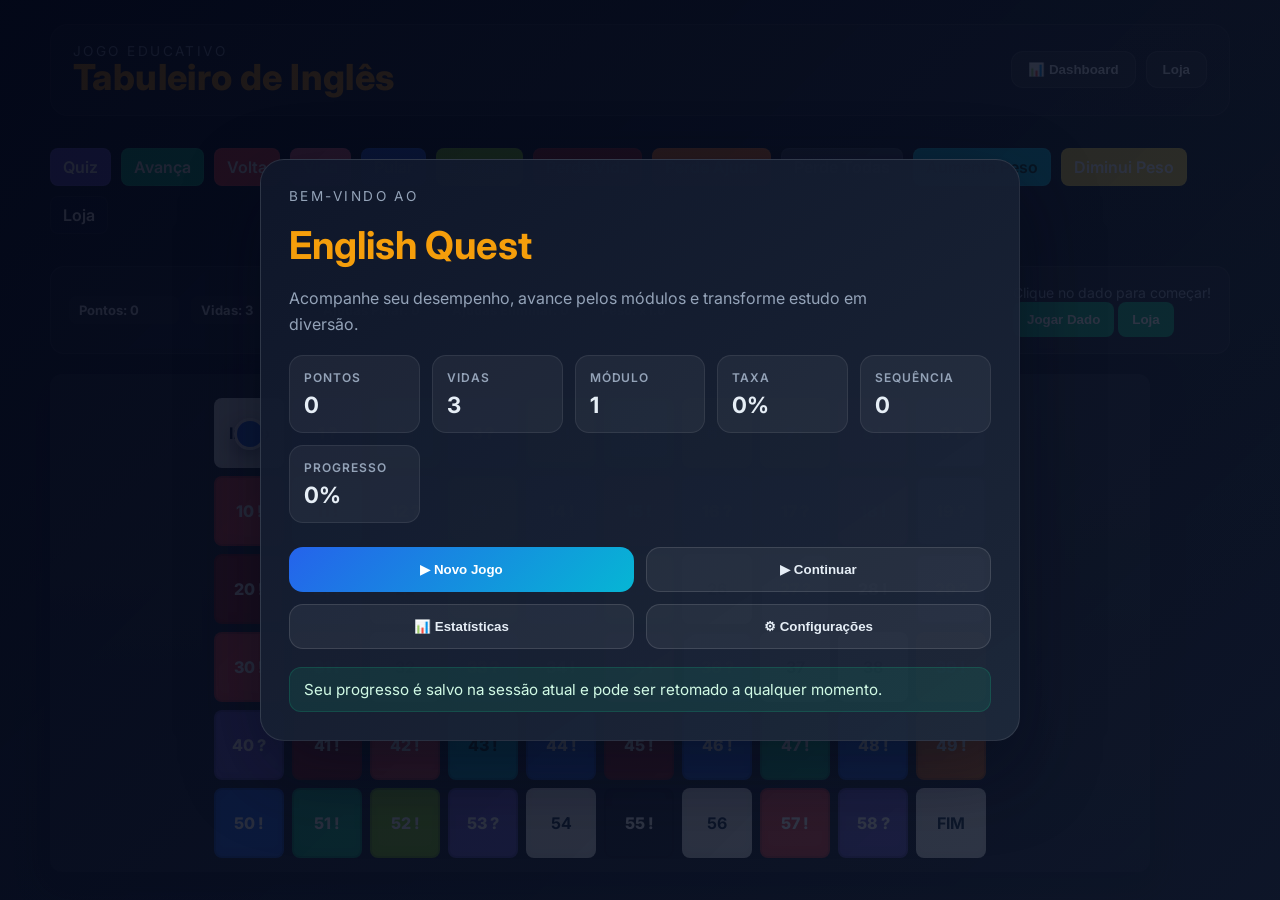
==== index.html @ 03aee88b "correcao espaco do botao da loja" ====
<!DOCTYPE html>
<html lang="pt-BR">
<head>
  <meta charset="UTF-8">
  <meta name="viewport" content="width=device-width, initial-scale=1.0">
  <meta name="description" content="Jogo de tabuleiro educativo para melhorar o inglês com perguntas, status e loja interativa.">
  <link rel="preconnect" href="https://fonts.googleapis.com">
  <link rel="preconnect" href="https://fonts.gstatic.com" crossorigin>
  <link href="https://fonts.googleapis.com/css2?family=Inter:wght@400;500;600;700;800&display=swap" rel="stylesheet">
  <link rel="stylesheet" href="style.css">
  <title>English Game | Tabuleiro Educativo</title>
</head>
<body>
  <div class="page-shell">
    <header class="page-header">
      <div>
        <p class="eyebrow">Jogo Educativo</p>
        <h1>Tabuleiro de Inglês</h1>
      </div>
      <div class="header-buttons">
        <button id="dashboard-btn" type="button" class="shop-toggle" aria-label="Abrir dashboard">📊 Dashboard</button>
        <button id="shop-open-btn" type="button" class="shop-toggle" aria-label="Abrir loja">Loja</button>
      </div>
    </header>

    <section class="legend" aria-label="Legenda de casas especiais">
      <div class="cardEvento cell-quiz">Quiz</div>
      <div class="cardEvento cell-luck">Avança</div>
      <div class="cardEvento cell-badluck">Volta</div>
      <div class="cardEvento cell-vida">Vida</div>
      <div class="cardEvento ajuda-pular">Pular</div>
      <div class="cardEvento ajuda-eliminar">Eliminar</div>
      <div class="cardEvento cell-perde-vida">Perde Vida</div>
      <div class="cardEvento cell-perde-ajuda">Perde Ajuda</div>
      <div class="cardEvento cell-perde-todas">Perde Todas</div>
      <div class="cardEvento cell-peso-up">Aumenta Peso</div>
      <div class="cardEvento cell-peso-down">Diminui Peso</div>
      <div class="cardEvento loja">Loja</div>
    </section>

    <section class="controls" aria-label="Painel de controle do jogo">
      <div class="status-items" aria-live="polite" aria-atomic="true">
        <div class="status-item"><span class="status-label">Pontos: </span><strong id="ui-pontos">0</strong></div>
        <div class="status-item"><span class="status-label">Vidas: </span><strong id="ui-vidas">3</strong></div>
        <div class="status-item"><span class="status-label">Ajudas Pular: </span><strong id="ui-pular">0</strong></div>
        <div class="status-item"><span class="status-label">Ajudas Eliminar: </span><strong id="ui-eliminar">0</strong></div>
        <div class="status-item"><span class="status-label">Peso: </span><strong id="ui-peso">x1.0</strong></div>
      </div>
      <div class="action-row">
        <p id="status" class="status-text" aria-live="polite">Clique no dado para começar!</p>
        <div class="button-group">
          <button id="dice-btn" type="button">Jogar Dado</button>
          <button id="shop-open-btn-2" type="button">Loja</button>
        </div>
      </div>
    </section>

    <main id="main-content" class="game-area">
      <div id="game-container" aria-label="Tabuleiro do jogo">
        <div id="board" role="grid" aria-label="Tabuleiro de 60 casas"></div>
        <div id="player" aria-hidden="true"></div>
      </div>
    </main>

    <div id="modal-overlay" class="modal-overlay" role="dialog" aria-modal="true" aria-labelledby="modal-title" hidden>
      <div class="modal-box">
        <h3 id="modal-title">Pergunta</h3>
        <p id="modal-msg"></p>
        <div id="modal-opts" class="options-grid"></div>
        <div id="modal-help" class="modal-help"></div>
      </div>
    </div>

    <div id="loja-overlay" class="modal-overlay" role="dialog" aria-modal="true" aria-labelledby="loja-title" hidden>
      <div class="modal loja-modal">
        <h2 id="loja-title">Loja</h2>
        <div id="loja-pontos" class="loja-pontos"></div>
        <div class="loja-itens">
          <button type="button" onclick="comprarItem('vida')">
            <span>Vida extra</span>
            <span>50 pts</span>
          </button>
          <button type="button" onclick="comprarItem('eliminar')">
            <span>Eliminar 2 alternativas</span>
            <span>30 pts</span>
          </button>
          <button type="button" onclick="comprarItem('pular')">
            <span>Pular pergunta</span>
            <span>30 pts</span>
          </button>
          <button type="button" onclick="comprarItem('peso')">
            <span>Aumentar peso</span>
            <span>70 pts</span>
          </button>
        </div>
        <button type="button" class="btn-fechar" onclick="fecharLoja()">Fechar Loja</button>
      </div>
    </div>

    <div id="dashboard-overlay" class="modal-overlay dashboard-overlay" role="dialog" aria-modal="true" aria-labelledby="dashboard-title" hidden>
      <div class="modal dashboard-modal">
        <div class="dashboard-header-close">
          <h2 id="dashboard-title">📊 Dashboard de Desempenho</h2>
          <button type="button" class="btn-fechar-dashboard" onclick="fecharDashboard()" aria-label="Fechar dashboard">✕</button>
        </div>
        <div id="dashboard-content" class="dashboard-content"></div>
      </div>
    </div>
  </div>

  <div id="home-overlay" class="modal-overlay home-overlay" role="dialog" aria-modal="true" aria-labelledby="home-title" hidden>
    <div class="home-card">
      <p class="eyebrow">Bem-vindo ao</p>
      <h2 id="home-title">English Quest</h2>
      <p class="home-subtitle">Acompanhe seu desempenho, avance pelos módulos e transforme estudo em diversão.</p>

      <div class="home-stats">
        <div class="home-stat-card">
          <span class="stat-label">Pontos</span>
          <strong id="home-pontos">0</strong>
        </div>
        <div class="home-stat-card">
          <span class="stat-label">Vidas</span>
          <strong id="home-vidas">3</strong>
        </div>
        <div class="home-stat-card">
          <span class="stat-label">Módulo</span>
          <strong id="home-modulo">1</strong>
        </div>
        <div class="home-stat-card">
          <span class="stat-label">Taxa</span>
          <strong id="home-taxa">0%</strong>
        </div>
        <div class="home-stat-card">
          <span class="stat-label">Sequência</span>
          <strong id="home-sequencia">0</strong>
        </div>
        <div class="home-stat-card">
          <span class="stat-label">Progresso</span>
          <strong id="home-progresso">0%</strong>
        </div>
      </div>

      <div class="home-actions">
        <button id="btn-novo-jogo" type="button" class="home-btn primary">▶ Novo Jogo</button>
        <button id="btn-continuar" type="button" class="home-btn secondary">▶ Continuar</button>
        <button id="btn-estatisticas-home" type="button" class="home-btn secondary">📊 Estatísticas</button>
        <button id="btn-configuracoes-home" type="button" class="home-btn secondary">⚙ Configurações</button>
      </div>

      <p id="home-status" class="home-tip">Seu progresso é salvo na sessão atual e pode ser retomado a qualquer momento.</p>
    </div>
  </div>

  <script type="module" src="main.js"></script>
</body>
</html>
---- style.css ----
/* --- CSS (ESTILO) --- */
:root{
  --bg:#0f1720;
  --panel:#1f2933;
  --muted:#94a3b8;
  --accent:#2563eb;
  --accent-2:#06b6d4;
  --success:#10b981;
  --danger:#ef4444;
  --gold:#f59e0b;
  --card:#e6eef6;
  --cell-size:70px;
  --gap:8px;
}

*{box-sizing:border-box}
html{font-size:16px;scroll-behavior:smooth}
html,body{height:100%}
body{
  margin:0;
  font-family: Inter, system-ui, -apple-system, "Segoe UI", Roboto, "Helvetica Neue", Arial;
  background:linear-gradient(180deg,var(--bg),#071021 120%);
  color:var(--card);
  display:flex;
  flex-direction:column;
  align-items:center;
  gap:18px;
  padding:24px;
  min-height:100vh;
}

.page-shell{width:min(1180px,100%);display:flex;flex-direction:column;gap:20px}
.page-header{display:flex;align-items:center;justify-content:space-between;gap:16px;padding:18px 22px;background:rgba(255,255,255,0.03);border:1px solid rgba(255,255,255,0.08);border-radius:18px}
.header-buttons{display:flex;gap:10px;align-items:center}
.eyebrow{margin:0;font-size:0.85rem;text-transform:uppercase;letter-spacing:0.18em;color:var(--muted)}
h1{margin:0;color:var(--gold);font-size:clamp(1.65rem,2.8vw,3rem);font-weight:800;letter-spacing:0.4px;line-height:1.05}
.shop-toggle{background:rgba(255,255,255,0.08);color:var(--card);padding:10px 16px;border-radius:12px;border:1px solid rgba(255,255,255,0.12);font-weight:700;transition:transform .15s ease,background .15s ease}
.shop-toggle:hover{background:rgba(255,255,255,0.12);transform:translateY(-1px)}

/* Layout wrapper */
#game-container{
  position:relative; /* required by player */
  background:linear-gradient(180deg,var(--panel),#111827);
  border-radius:12px;
  padding:14px;
  box-shadow:0 10px 30px rgba(2,6,23,0.6);
  width:100%;
  max-width:1100px;
}

/* Controls / Status */
.controls{
  display:flex;
  flex-wrap:wrap;
  gap:14px;
  align-items:center;
  justify-content:space-between;
  background:rgba(255,255,255,0.05);
  padding:16px 18px;
  border-radius:14px;
  border:1px solid rgba(255,255,255,0.08);
  color:var(--card);
  width:100%;
  max-width:100%;
}
.controls p{margin:0;font-size:14px;color:var(--muted);max-width:240px;line-height:1.4}
.status-items{display:flex;flex-wrap:wrap;gap:10px;align-items:center}
.status-item{background:rgba(255,255,255,0.06);padding:8px 12px;border-radius:12px;font-weight:700;color:var(--card);font-size:13px;min-width:110px}


button{
  -webkit-appearance:none;
  appearance:none;
  background:var(--success);
  color:#fff;
  border:0;
  padding:10px 14px;
  border-radius:8px;
  font-weight:600;
  cursor:pointer;
  transition:transform .12s ease,box-shadow .12s ease,background .12s;
}
button:disabled{opacity:.5;cursor:not-allowed}
button:hover:not(:disabled){transform:translateY(-2px);box-shadow:0 8px 20px rgba(16,185,129,0.12)}
button:focus{outline:3px solid rgba(37,99,235,0.14);outline-offset:2px}

/* Board grid: keeps 10 columns but makes cells scale with CSS variable */
#board{
  display:grid;
  grid-template-columns:repeat(10,var(--cell-size));
  grid-auto-rows:var(--cell-size);
  gap:var(--gap);
  justify-content:center;
  margin:10px auto 0;
  width:calc(var(--cell-size) * 10 + var(--gap) * 9);
  max-width:100%;
}

.cell{
  width:var(--cell-size);
  height:var(--cell-size);
  background:#ecf0f1;
  color:#102a43;
  display:flex;
  align-items:center;
  justify-content:center;
  font-weight:700;
  border-radius:8px;
  box-shadow:inset 0 -4px 8px rgba(0,0,0,0.06);
}

/* Legend */
.legend{display:flex;flex-wrap:wrap;gap:10px;margin:12px 0}
.cardEvento{border:1px solid rgba(255,255,255,0.06);padding:8px 12px;border-radius:8px;background:rgba(255,255,255,0.02);color:var(--card);font-weight:600}
.cell.special{font-weight:800;border:2px solid rgba(0,0,0,0.2)}

/* Color variants */
.cell-quiz{background:#6a5acd;color:white}
.cell-luck{background:var(--success);color:white}
.cell-badluck{background:var(--danger);color:white}
.cell-vida{background:#ff6584;color:white}
.cell-perde-vida{background:#991b1b;color:white}
.ajuda-pular{background:#2563eb;color:white}
.ajuda-eliminar{background:#84cc16;color:white}
.cell-perde-ajuda{background:#f97316;color:white}
.cell-perde-todas{background:#374151;color:white}
.cell-peso-up{background:#06b6d4;color:#032;}
.cell-peso-down{background:#f5d442;color:white}
.loja{background:#111827;color:white}
.start{background:var(--success);color:#fff}
.end{background:var(--danger);color:#fff}

/* Animação de pulo da peça */
@keyframes playerJump {
  0% {
    transform: translateY(0) scale(1);
  }
  50% {
    transform: translateY(-20px) scale(1.1);
  }
  100% {
    transform: translateY(0) scale(1);
  }
}

/* Classe para ativar a animação de pulo */
#player.jumping {
  animation: playerJump 0.4s cubic-bezier(0.34, 1.56, 0.64, 1);
}

/* Player pawn: size adjusts with cell size */
#player{
  width:calc(var(--cell-size) * 0.45);
  height:calc(var(--cell-size) * 0.45);
  background:var(--accent);
  border:3px solid #fff; /* stays visible */
  border-radius:50%;
  position:absolute;
  z-index:120;
  transition:transform .35s cubic-bezier(.22,.9,.34,1),left .35s,top .35s;
  box-shadow:0 8px 20px rgba(2,6,23,0.5);
  top:0;left:0;
}

/* Modal */
.modal-overlay{position:fixed;inset:0;background:rgba(2,6,23,0.7);display:none;align-items:center;justify-content:center;z-index:2000;padding:20px}
.modal-overlay[hidden]{display:none!important}
.home-overlay{display:flex;align-items:center;justify-content:center;background:linear-gradient(135deg,rgba(2,6,23,0.9),rgba(15,23,42,0.84))}
.home-card{width:min(760px,94vw);background:linear-gradient(145deg,rgba(15,23,42,0.96),rgba(30,41,59,0.94));border:1px solid rgba(255,255,255,0.1);border-radius:24px;padding:28px;box-shadow:0 30px 80px rgba(2,6,23,0.45);display:flex;flex-direction:column;gap:18px}
.home-card h2{margin:0;color:var(--gold);font-size:clamp(2rem,3vw,2.8rem)}
.home-subtitle{margin:0;color:var(--muted);font-size:1rem;line-height:1.6;max-width:620px}
.home-stats{display:grid;grid-template-columns:repeat(auto-fit,minmax(120px,1fr));gap:12px}
.home-stat-card{background:rgba(255,255,255,0.05);border:1px solid rgba(255,255,255,0.08);border-radius:14px;padding:14px;display:flex;flex-direction:column;gap:6px}
.home-stat-card strong{font-size:1.4rem;color:var(--card)}
.home-actions{display:grid;grid-template-columns:repeat(2,minmax(0,1fr));gap:12px;margin-top:6px}
.home-btn{width:100%;padding:14px 16px;border-radius:14px;font-weight:700}
.home-btn.primary{background:linear-gradient(135deg,var(--accent),var(--accent-2));color:white}
.home-btn.secondary{background:rgba(255,255,255,0.06);color:var(--card);border:1px solid rgba(255,255,255,0.12)}
.home-tip{margin:0;padding:12px 14px;border-radius:12px;background:rgba(16,185,129,0.12);border:1px solid rgba(16,185,129,0.2);color:#d1fae5;font-size:0.95rem}
.modal-box{background:#fff;color:#0b1220;border-radius:12px;padding:22px;width:min(520px,95%);max-width:520px;display:flex;flex-direction:column;gap:20px}
.options-grid{display:grid;grid-template-columns:1fr 1fr;gap:22px;margin-top:22px}
.options-grid button{width:100%;text-align:left;display:block}
.btn-opt{padding:16px 18px;border-radius:14px;border:0;background:var(--accent);color:#fff;font-weight:700;cursor:pointer;transition:transform .12s ease,background .12s ease,box-shadow .12s ease}
.btn-opt:hover{transform:translateY(-1px);background:var(--accent-2);box-shadow:0 10px 20px rgba(37,99,235,0.18)}


/* Loja modal overrides */
.loja-modal{background:#0b1220;color:var(--card);padding:18px;border-radius:12px}
.loja-pontos{font-weight:700;margin-bottom:10px;color:var(--gold)}
.loja-itens{display:flex;flex-direction:column;gap:14px;margin-top:18px}
.loja-itens button{display:flex;justify-content:space-between;align-items:center;gap:10px;padding:14px 16px;border-radius:14px;background:#111827;border:1px solid rgba(255,255,255,0.08);color:var(--card);font-weight:700;transition:transform .12s ease,background .12s ease}
.loja-itens button:hover{background:#161d2f;transform:translateY(-1px)}
.loja-itens button span:first-child{color:#f8fafc;font-weight:700}
.loja-itens button span:last-child{color:var(--gold);font-weight:700;font-size:13px}
.btn-fechar{background:var(--danger);color:#fff;padding:10px 14px;border-radius:10px;border:0;min-width:100px; margin-top:1rem}
.btn-fechar:hover{filter:brightness(1.05)}

/* Loja as slide-over (right side) */
#loja-overlay.modal-overlay{justify-content:flex-end;align-items:stretch}
.loja-modal{width:340px;height:100%;max-width:420px;border-radius:12px 0 0 12px;padding:20px;box-shadow:-20px 0 40px rgba(2,6,23,0.6)}
/* Dashboard Modal */
#dashboard-overlay.modal-overlay{justify-content:center;align-items:center}
.dashboard-modal{background:#0b1220;color:var(--card);padding:24px;border-radius:12px;width:min(900px,95vw);max-height:90vh;overflow-y:auto;box-shadow:0 20px 60px rgba(2,6,23,0.8)}
.dashboard-header-close{display:flex;justify-content:space-between;align-items:center;gap:16px;margin-bottom:20px;padding-bottom:16px;border-bottom:1px solid rgba(255,255,255,0.08)}
.dashboard-header-close h2{margin:0;color:var(--gold);font-size:1.5rem}
.btn-fechar-dashboard{background:transparent;color:var(--muted);border:1px solid rgba(255,255,255,0.08);padding:6px 10px;font-size:1.2rem;min-width:unset;width:36px;height:36px}
.btn-fechar-dashboard:hover{background:rgba(255,255,255,0.08);color:var(--card)}

.dashboard-content{display:flex;flex-direction:column;gap:24px}

/* Dashboard Stats Cards */
.dashboard-stats{display:grid;grid-template-columns:repeat(auto-fit,minmax(180px,1fr));gap:14px;margin-bottom:20px}
.stat-card{background:rgba(255,255,255,0.05);padding:16px;border-radius:10px;border:1px solid rgba(255,255,255,0.08);display:flex;flex-direction:column;gap:8px}
.stat-card.success{border-color:rgba(16,185,129,0.3);background:rgba(16,185,129,0.05)}
.stat-card.danger{border-color:rgba(239,68,68,0.3);background:rgba(239,68,68,0.05)}
.stat-card.accent{border-color:rgba(37,99,235,0.3);background:rgba(37,99,235,0.05)}
.stat-card.gold{border-color:rgba(245,158,11,0.3);background:rgba(245,158,11,0.05)}
.stat-label{font-size:12px;color:var(--muted);text-transform:uppercase;letter-spacing:0.08em;font-weight:600}
.stat-value{font-size:28px;font-weight:800;color:var(--card)}
.stat-card.success .stat-value{color:var(--success)}
.stat-card.danger .stat-value{color:var(--danger)}
.stat-card.accent .stat-value{color:var(--accent)}
.stat-card.gold .stat-value{color:var(--gold)}

/* Dashboard Section */
.dashboard-section{display:flex;flex-direction:column;gap:12px}
.dashboard-section h3{margin:0;color:var(--card);font-size:1.1rem;font-weight:700}

/* Performance Table */
.performance-table{display:flex;flex-direction:column;gap:1px;background:rgba(255,255,255,0.03);border-radius:8px;overflow:hidden;border:1px solid rgba(255,255,255,0.08)}
.table-header{display:grid;grid-template-columns:2fr 1fr 1fr 1fr;gap:1px;background:rgba(255,255,255,0.06);padding:0;font-weight:700;color:var(--muted);font-size:12px;text-transform:uppercase;letter-spacing:0.06em}
.table-header > div{padding:12px 14px}

.table-row{display:grid;grid-template-columns:2fr 1fr 1fr 1fr;gap:1px;padding:0;background:rgba(255,255,255,0.01)}
.table-row > div{padding:12px 14px;border-right:1px solid rgba(255,255,255,0.05)}
.table-row > div:last-child{border-right:none}

.col-materia,.col-modulo{text-align:left;color:var(--card);font-weight:600}
.col-acertos,.col-erros,.col-taxa{text-align:center}

.badge{display:inline-block;padding:4px 10px;border-radius:6px;font-size:12px;font-weight:700;color:#fff}
.badge.success{background:rgba(16,185,129,0.2);color:var(--success)}
.badge.danger{background:rgba(239,68,68,0.2);color:var(--danger)}
.badge.accent{background:rgba(37,99,235,0.2);color:var(--accent)}

/* Responsive - Dashboard */
@media (max-width:768px){
  .dashboard-modal{width:95vw;padding:16px}
  .dashboard-stats{grid-template-columns:repeat(auto-fit,minmax(150px,1fr))}
  .table-header,.table-row{grid-template-columns:2fr 1fr 1fr !important}
  .col-taxa{display:none}
  .table-header > div:nth-child(4),.table-row > div:nth-child(4){display:none}
}
/* Status items */
.status-items{display:flex;gap:12px;align-items:center}
.status-item{background:rgba(255,255,255,0.03);padding:6px 10px;border-radius:8px;font-weight:700;color:var(--card);font-size:13px}

/* Accessibility focus states */
button:focus-visible,.btn-opt:focus-visible{outline:3px solid rgba(37,99,235,0.16);outline-offset:3px}

/* Responsive adjustments */
@media (max-width:1100px){
  :root{--cell-size:62px}
}
@media (max-width:900px){
  :root{--cell-size:52px}
  .controls{max-width:100%}
}
@media (max-width:640px){
  :root{--cell-size:44px;--gap:6px}
  h1{font-size:18px}
  .controls{flex-direction:column;align-items:stretch;gap:8px}
  .options-grid{grid-template-columns:1fr}
  .home-card{padding:22px}
  .home-actions{grid-template-columns:1fr}
}

@media (max-width:420px){
  :root{--cell-size:40px}
  .cardEvento{font-size:13px;padding:6px 8px}
}

/* small helper classes */
.hidden{display:none!important}
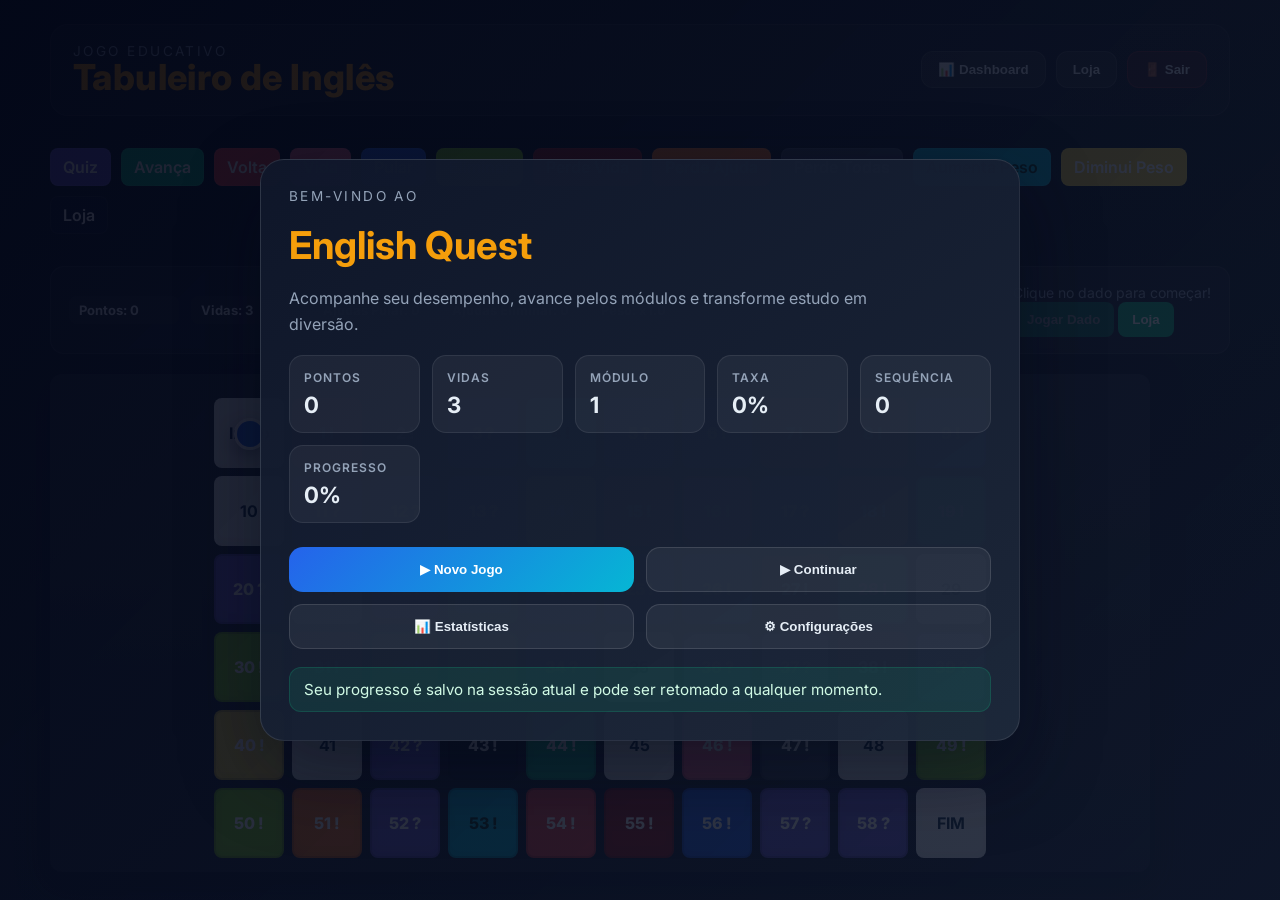
==== commit 98599b28: "adiciona botao sair" ====
--- a/index.html
+++ b/index.html
@@ -20,6 +20,7 @@
       <div class="header-buttons">
         <button id="dashboard-btn" type="button" class="shop-toggle" aria-label="Abrir dashboard">📊 Dashboard</button>
         <button id="shop-open-btn" type="button" class="shop-toggle" aria-label="Abrir loja">Loja</button>
+        <button id="exit-btn" type="button" class="shop-toggle exit-btn" aria-label="Sair do jogo">🚪 Sair</button>
       </div>
     </header>
 
@@ -106,6 +107,17 @@
         <div id="dashboard-content" class="dashboard-content"></div>
       </div>
     </div>
+
+    <div id="exit-overlay" class="modal-overlay" role="dialog" aria-modal="true" aria-labelledby="exit-title" hidden>
+      <div class="modal exit-modal">
+        <h2 id="exit-title">Sair do jogo</h2>
+        <p>Você quer voltar ao menu inicial ou fechar a aplicação?</p>
+        <div class="exit-actions">
+          <button id="btn-voltar-menu" type="button" class="home-btn secondary">🏠 Voltar ao menu</button>
+          <button id="btn-sair-app" type="button" class="home-btn primary">🚪 Sair</button>
+        </div>
+      </div>
+    </div>
   </div>
 
   <div id="home-overlay" class="modal-overlay home-overlay" role="dialog" aria-modal="true" aria-labelledby="home-title" hidden>
--- a/style.css
+++ b/style.css
@@ -201,6 +201,13 @@
 /* Dashboard Modal */
 #dashboard-overlay.modal-overlay{justify-content:center;align-items:center}
 .dashboard-modal{background:#0b1220;color:var(--card);padding:24px;border-radius:12px;width:min(900px,95vw);max-height:90vh;overflow-y:auto;box-shadow:0 20px 60px rgba(2,6,23,0.8)}
+.exit-modal{background:linear-gradient(145deg,rgba(15,23,42,0.96),rgba(30,41,59,0.94));color:var(--card);padding:24px;border-radius:18px;width:min(420px,92vw);box-shadow:0 24px 60px rgba(2,6,23,0.45)}
+.exit-modal h2{margin:0 0 8px;color:var(--gold)}
+.exit-modal p{margin:0 0 18px;color:var(--muted);line-height:1.6}
+.exit-actions{display:grid;grid-template-columns:1fr 1fr;gap:12px}
+.exit-actions .home-btn{margin:0}
+.exit-btn{background:rgba(239,68,68,0.16);border-color:rgba(239,68,68,0.24)}
+.exit-btn:hover{background:rgba(239,68,68,0.24)}
 .dashboard-header-close{display:flex;justify-content:space-between;align-items:center;gap:16px;margin-bottom:20px;padding-bottom:16px;border-bottom:1px solid rgba(255,255,255,0.08)}
 .dashboard-header-close h2{margin:0;color:var(--gold);font-size:1.5rem}
 .btn-fechar-dashboard{background:transparent;color:var(--muted);border:1px solid rgba(255,255,255,0.08);padding:6px 10px;font-size:1.2rem;min-width:unset;width:36px;height:36px}
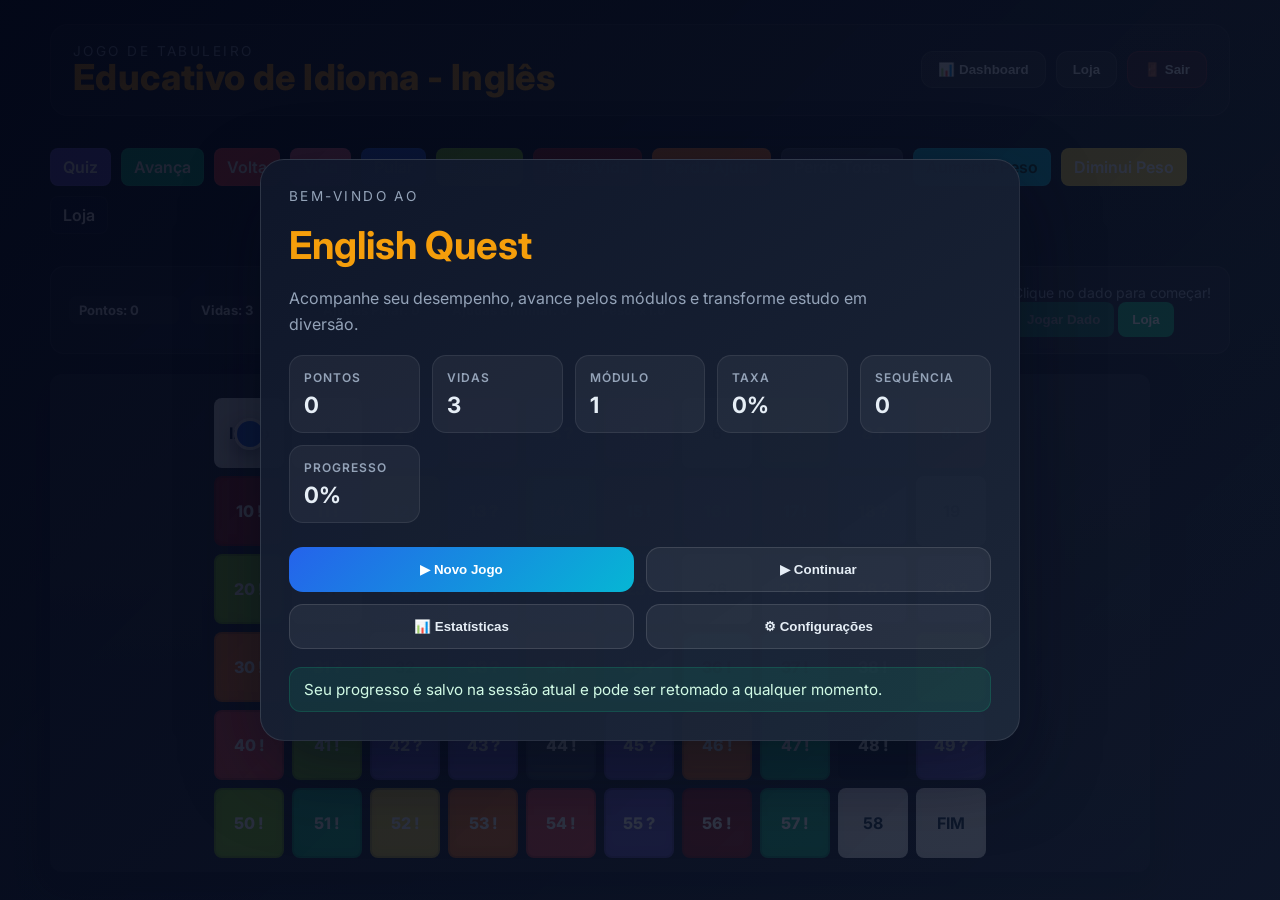
==== commit 04121b83: "Título alterado" ====
--- a/index.html
+++ b/index.html
@@ -14,8 +14,8 @@
   <div class="page-shell">
     <header class="page-header">
       <div>
-        <p class="eyebrow">Jogo Educativo</p>
-        <h1>Tabuleiro de Inglês</h1>
+        <p class="eyebrow">Jogo de Tabuleiro</p>
+        <h1>Educativo de Idioma - Inglês</h1>
       </div>
       <div class="header-buttons">
         <button id="dashboard-btn" type="button" class="shop-toggle" aria-label="Abrir dashboard">📊 Dashboard</button>
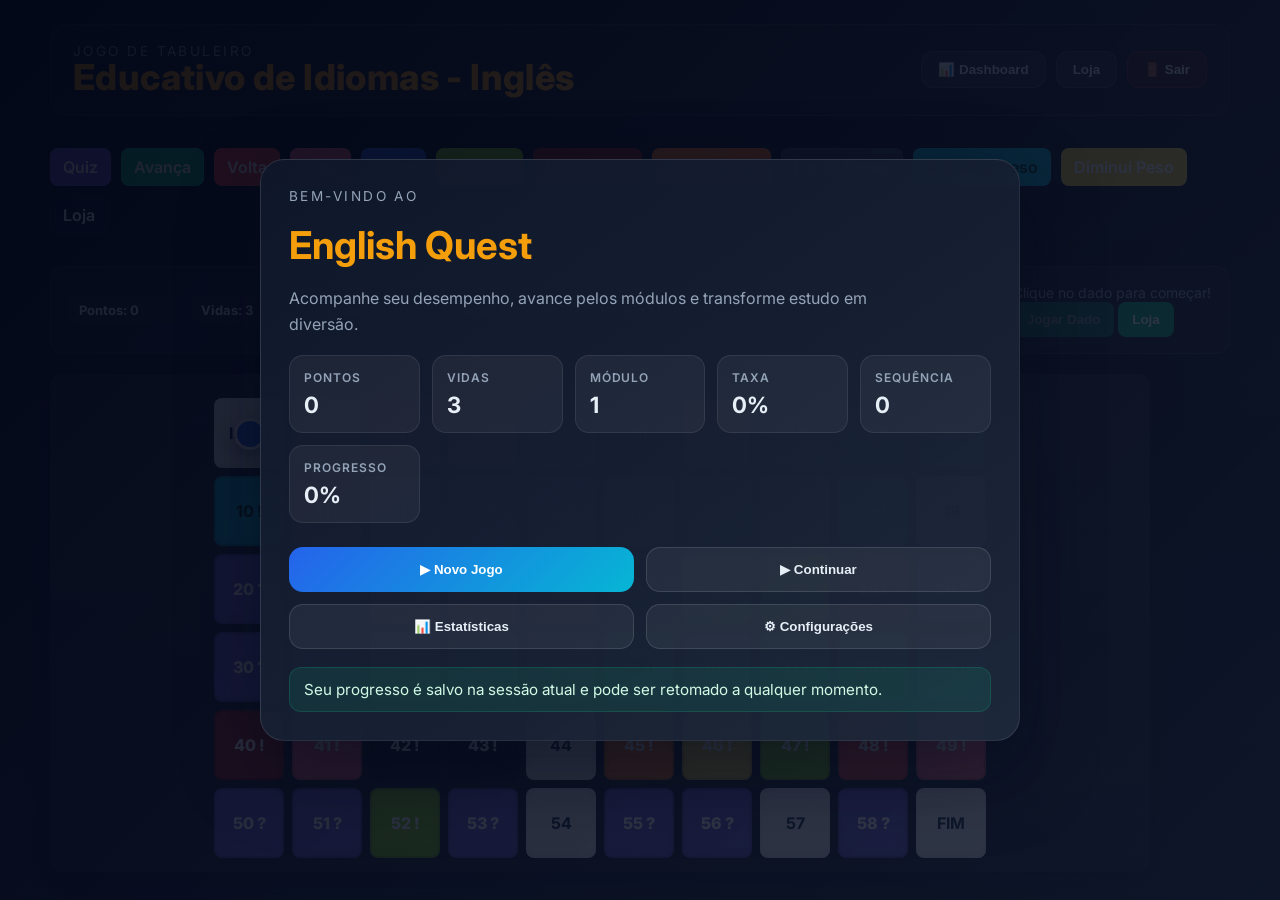
==== commit 2b674a31: "apenas atualizando título" ====
--- a/index.html
+++ b/index.html
@@ -15,7 +15,7 @@
     <header class="page-header">
       <div>
         <p class="eyebrow">Jogo de Tabuleiro</p>
-        <h1>Educativo de Idioma - Inglês</h1>
+        <h1>Educativo de Idiomas - Inglês</h1>
       </div>
       <div class="header-buttons">
         <button id="dashboard-btn" type="button" class="shop-toggle" aria-label="Abrir dashboard">📊 Dashboard</button>
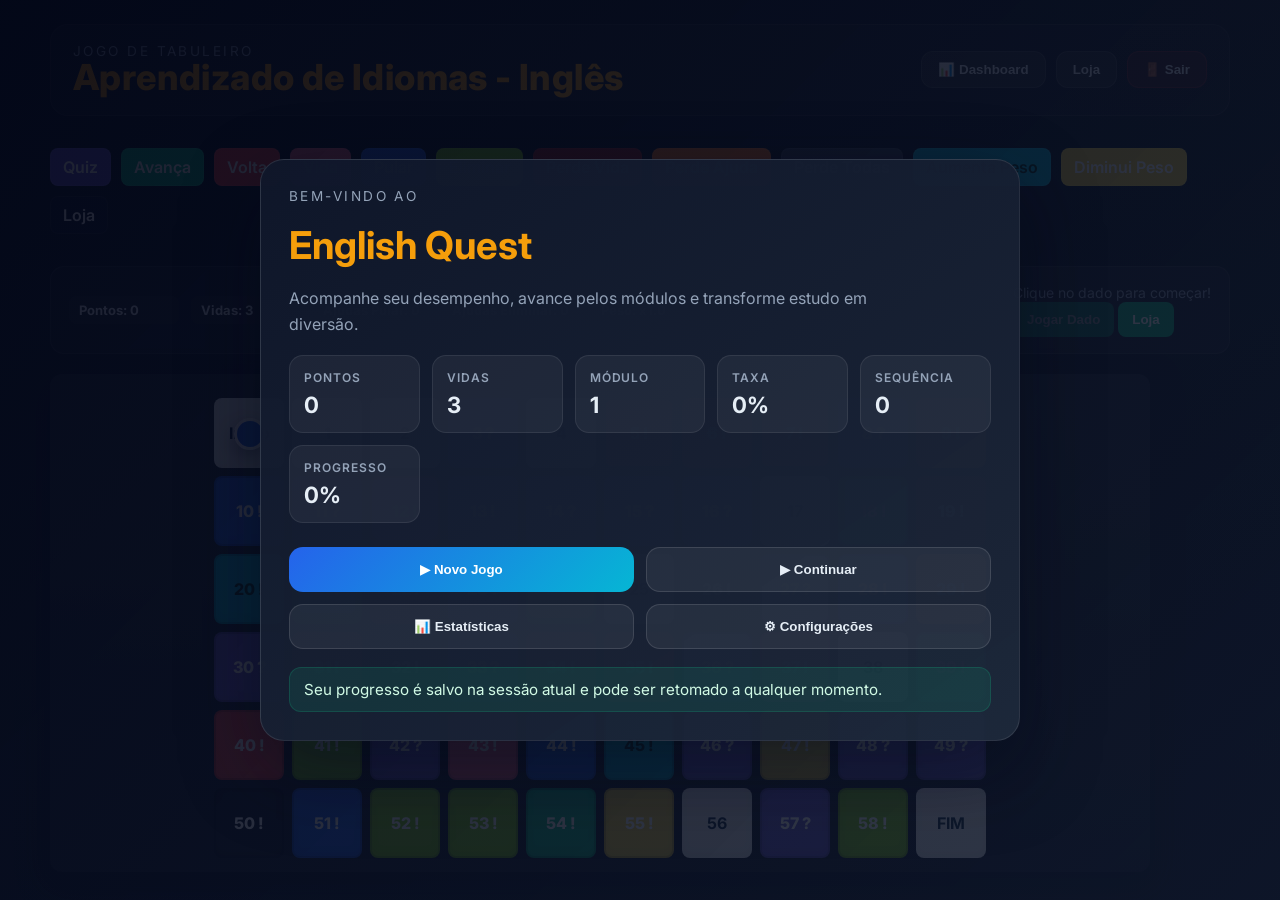
==== commit a7e129e0: "atualiza título" ====
--- a/index.html
+++ b/index.html
@@ -15,7 +15,7 @@
     <header class="page-header">
       <div>
         <p class="eyebrow">Jogo de Tabuleiro</p>
-        <h1>Educativo de Idiomas - Inglês</h1>
+        <h1>Aprendizado de Idiomas - Inglês</h1>
       </div>
       <div class="header-buttons">
         <button id="dashboard-btn" type="button" class="shop-toggle" aria-label="Abrir dashboard">📊 Dashboard</button>
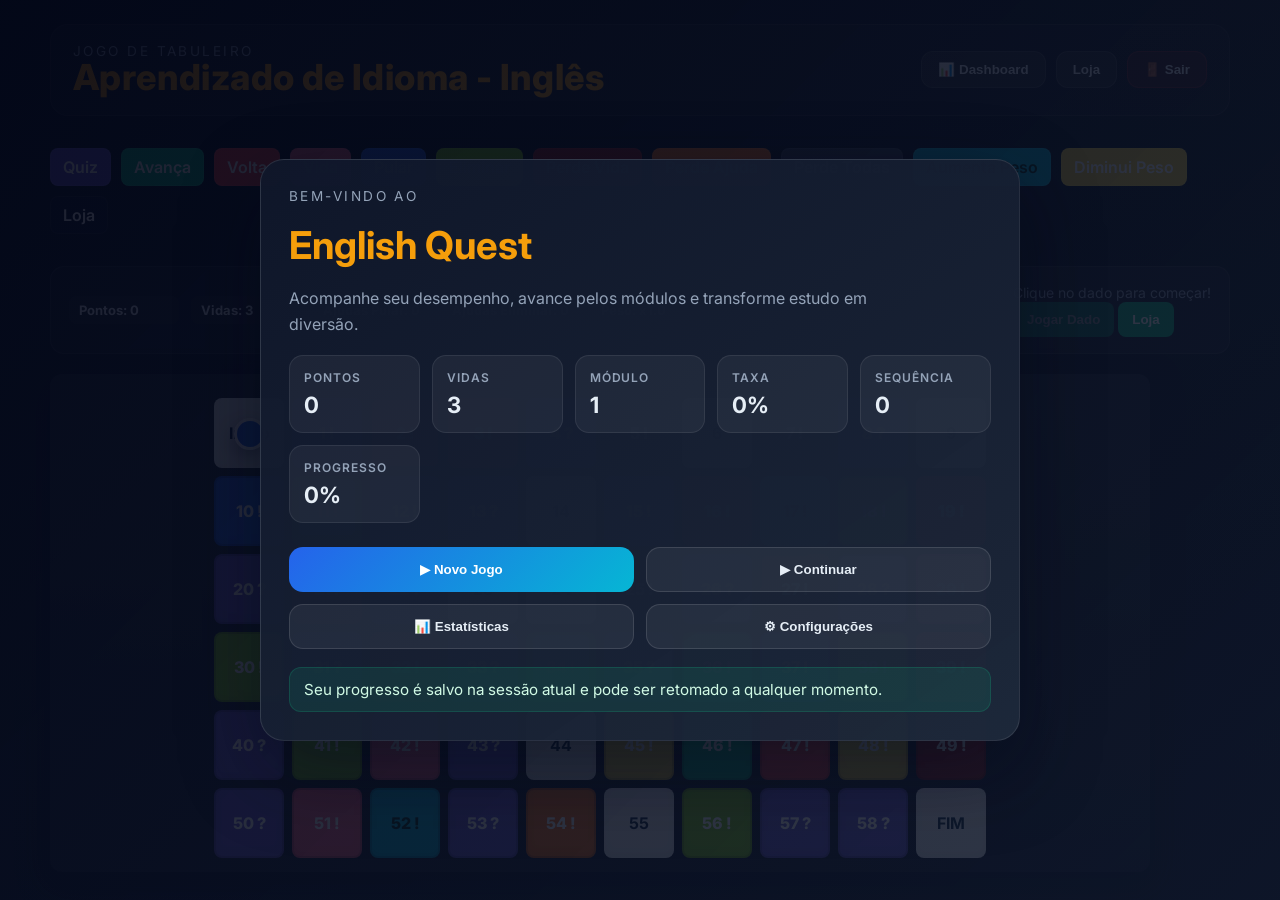
==== commit f4586513: "atualizar título." ====
--- a/index.html
+++ b/index.html
@@ -15,7 +15,7 @@
     <header class="page-header">
       <div>
         <p class="eyebrow">Jogo de Tabuleiro</p>
-        <h1>Aprendizado de Idiomas - Inglês</h1>
+        <h1>Aprendizado de Idioma - Inglês</h1>
       </div>
       <div class="header-buttons">
         <button id="dashboard-btn" type="button" class="shop-toggle" aria-label="Abrir dashboard">📊 Dashboard</button>
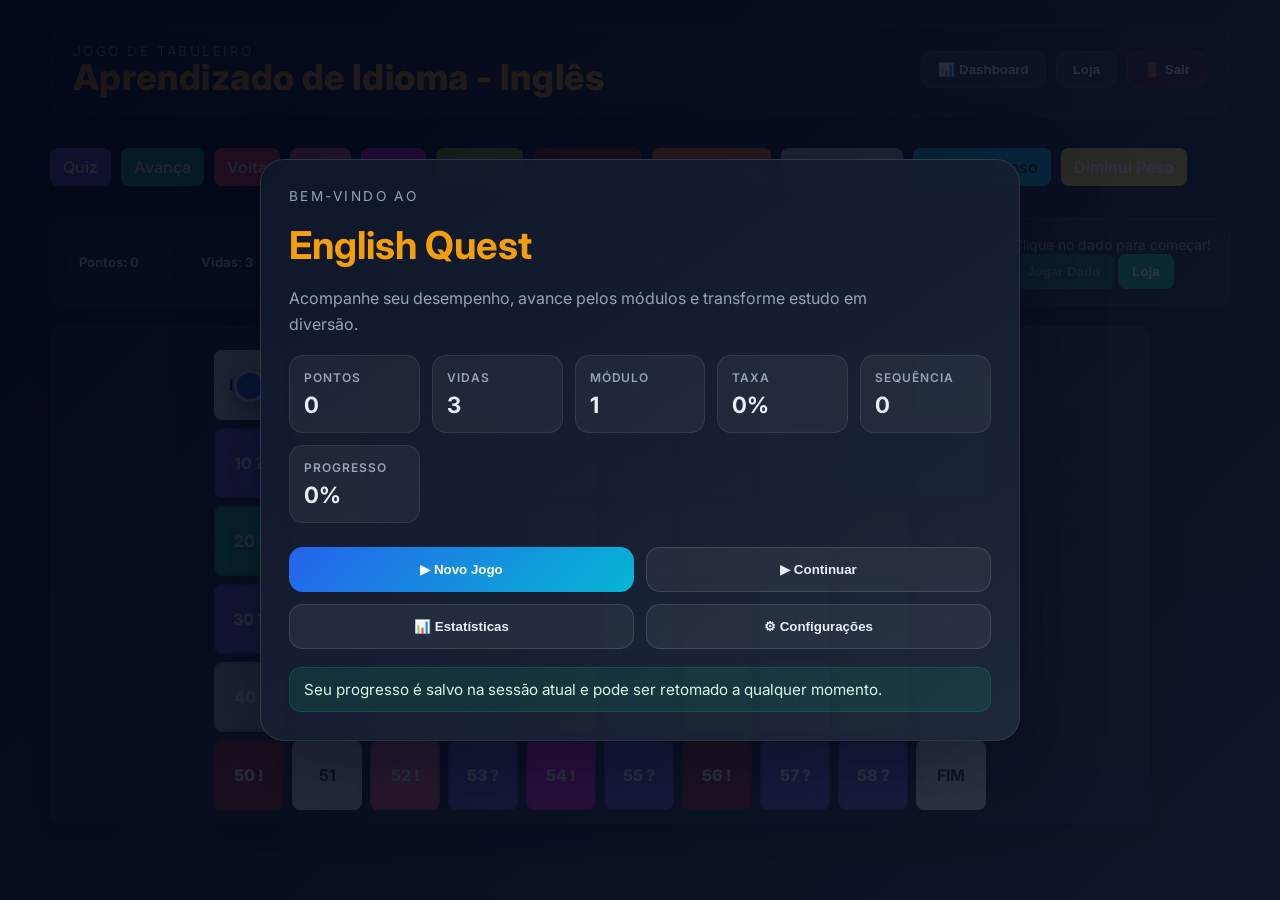
==== commit f4f15a0b: "exclui evento loja" ====
--- a/index.html
+++ b/index.html
@@ -36,7 +36,6 @@
       <div class="cardEvento cell-perde-todas">Perde Todas</div>
       <div class="cardEvento cell-peso-up">Aumenta Peso</div>
       <div class="cardEvento cell-peso-down">Diminui Peso</div>
-      <div class="cardEvento loja">Loja</div>
     </section>
 
     <section class="controls" aria-label="Painel de controle do jogo">
--- a/style.css
+++ b/style.css
@@ -120,13 +120,12 @@
 .cell-badluck{background:var(--danger);color:white}
 .cell-vida{background:#ff6584;color:white}
 .cell-perde-vida{background:#991b1b;color:white}
-.ajuda-pular{background:#2563eb;color:white}
+.ajuda-pular{background:#ee1be3;color:white}
 .ajuda-eliminar{background:#84cc16;color:white}
 .cell-perde-ajuda{background:#f97316;color:white}
-.cell-perde-todas{background:#374151;color:white}
+.cell-perde-todas{background:#b3b5b8;color:white}
 .cell-peso-up{background:#06b6d4;color:#032;}
 .cell-peso-down{background:#f5d442;color:white}
-.loja{background:#111827;color:white}
 .start{background:var(--success);color:#fff}
 .end{background:var(--danger);color:#fff}
 
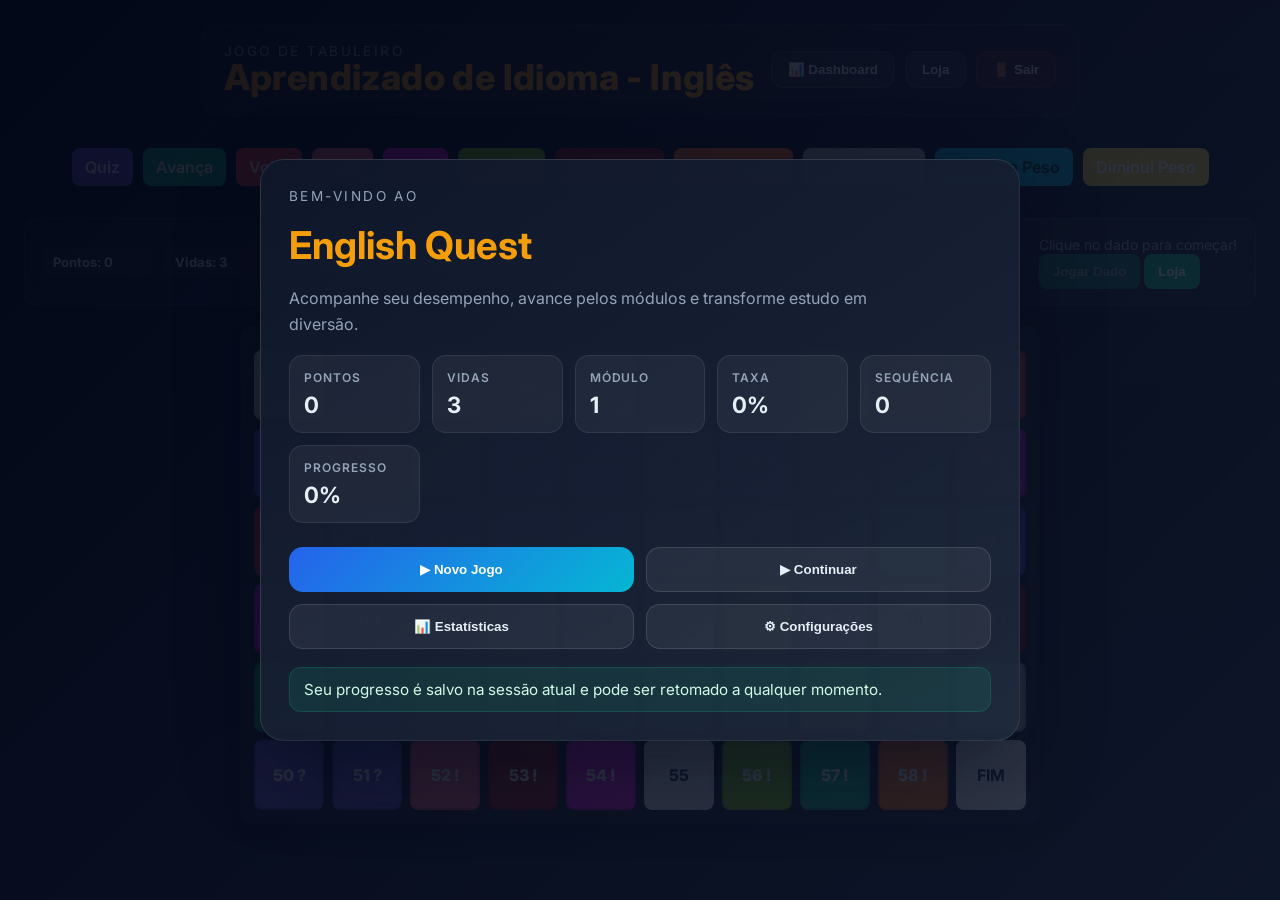
==== commit c02dca56: "Deixa grid responsivo e preco de itens corrigido" ====
--- a/index.html
+++ b/index.html
@@ -78,19 +78,19 @@
         <div class="loja-itens">
           <button type="button" onclick="comprarItem('vida')">
             <span>Vida extra</span>
-            <span>50 pts</span>
+            <span data-preco-item="vida">50 pts</span>
           </button>
           <button type="button" onclick="comprarItem('eliminar')">
             <span>Eliminar 2 alternativas</span>
-            <span>30 pts</span>
+            <span data-preco-item="eliminar">30 pts</span>
           </button>
           <button type="button" onclick="comprarItem('pular')">
             <span>Pular pergunta</span>
-            <span>30 pts</span>
+            <span data-preco-item="pular">30 pts</span>
           </button>
           <button type="button" onclick="comprarItem('peso')">
             <span>Aumentar peso</span>
-            <span>70 pts</span>
+            <span data-preco-item="peso">70 pts</span>
           </button>
         </div>
         <button type="button" class="btn-fechar" onclick="fecharLoja()">Fechar Loja</button>
--- a/style.css
+++ b/style.css
@@ -29,7 +29,7 @@
   min-height:100vh;
 }
 
-.page-shell{width:min(1180px,100%);display:flex;flex-direction:column;gap:20px}
+.page-shell{width:min(100%);align-items:center;display:flex;flex-direction:column;gap:20px}
 .page-header{display:flex;align-items:center;justify-content:space-between;gap:16px;padding:18px 22px;background:rgba(255,255,255,0.03);border:1px solid rgba(255,255,255,0.08);border-radius:18px}
 .header-buttons{display:flex;gap:10px;align-items:center}
 .eyebrow{margin:0;font-size:0.85rem;text-transform:uppercase;letter-spacing:0.18em;color:var(--muted)}
@@ -275,6 +275,10 @@
 @media (max-width:640px){
   :root{--cell-size:44px;--gap:6px}
   h1{font-size:18px}
+  #board{
+  display:grid;
+  grid-template-columns:repeat(6,var(--cell-size));
+  }
   .controls{flex-direction:column;align-items:stretch;gap:8px}
   .options-grid{grid-template-columns:1fr}
   .home-card{padding:22px}
